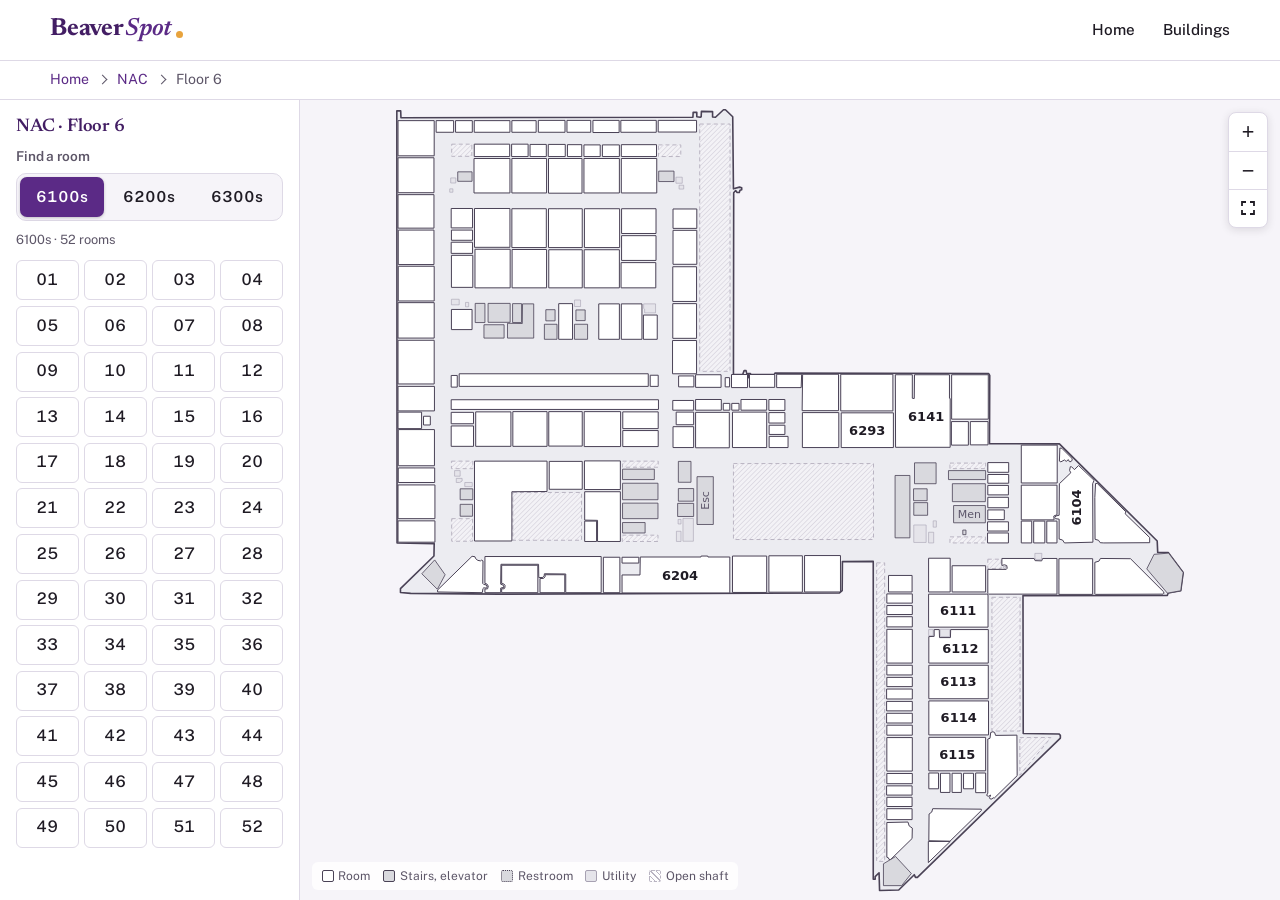
==== beaverspot/floor.html @ 1a2d9b22 "added one floor in nac Co-Authored-By: Claude Opus 5.5 (1M context) <noreply@anthropic.com>" ====
<!DOCTYPE html>
<html lang="en">
<head>
  <meta charset="UTF-8" />
  <meta name="viewport" content="width=device-width, initial-scale=1.0" />
  <title>Floor 6 | BeaverSpot</title>
  <link rel="preconnect" href="https://fonts.googleapis.com" />
  <link rel="preconnect" href="https://fonts.gstatic.com" crossorigin />
  <link rel="stylesheet" href="https://fonts.googleapis.com/css2?family=Newsreader:ital,opsz,wght@0,6..72,500..700;1,6..72,500..600&family=Public+Sans:wght@400;500;600;700&display=swap" />
  <!-- site.css: shared header + breadcrumb; floor.css: this page -->
  <link rel="stylesheet" href="css/site.css" />
  <link rel="stylesheet" href="css/floor.css" />
</head>
<body data-page="floor">
  <a class="fp-skip" href="#fp-rooms">Skip to room list</a>

  <!-- shared header + breadcrumb, drawn by js/site.js (Home > NAC > Floor 6 from the URL) -->
  <header id="site-header"><a href="index.html">BeaverSpot</a></header>
  <nav id="crumbs"></nav>

  <main class="fp-layout">
    <!-- ============ LEFT PANEL: room picker ============ -->
    <aside class="fp-side" aria-label="Rooms">
      <h1 id="fp-title" class="fp-title">Floor 6</h1>
      <!-- room picker: first the series (6100s / 6200s / 6300s), then the last digits.
           Both rows are built by js/floor.js from the rooms in the floor's JSON. -->
      <h2 class="fp-pick-title" id="fp-rooms" tabindex="-1">Find a room</h2>
      <div class="fp-series" id="fp-series" role="group" aria-labelledby="fp-rooms"></div>
      <p class="fp-count" id="fp-count" aria-live="polite"></p>
      <ul class="fp-list" id="fp-list" aria-labelledby="fp-count"></ul>
    </aside>

    <!-- ============ RIGHT: map, with room details below it once a room is picked ============ -->
    <div class="fp-stage" id="fp-stage">
      <!-- ============ MAP: everything inside is drawn by js/floor.js from data/floor-6.json ============ -->
      <section class="fp-map" id="fp-map" aria-label="Floor plan" tabindex="-1">
        <div class="fp-zoom" role="group" aria-label="Zoom">
          <button type="button" id="fp-zoom-in" aria-label="Zoom in">+</button>
          <button type="button" id="fp-zoom-out" aria-label="Zoom out">&minus;</button>
          <button type="button" id="fp-zoom-reset" aria-label="Show whole floor">
            <svg viewBox="0 0 16 16" aria-hidden="true" focusable="false"><path d="M2 6V2h4M10 2h4v4M14 10v4h-4M6 14H2v-4" /></svg>
          </button>
        </div>

        <!-- zoom controls come first in the tab order, then the rooms -->
        <svg id="fp-svg" class="fp-svg" xmlns="http://www.w3.org/2000/svg" role="group"
             aria-labelledby="fp-title" focusable="false"></svg>

        <ul class="fp-legend" aria-label="Legend">
          <li><i class="sw-room"></i>Room</li>
          <li><i class="sw-core"></i>Stairs, elevator</li>
          <li><i class="sw-restroom"></i>Restroom</li>
          <li><i class="sw-closet"></i>Utility</li>
          <li><i class="sw-void"></i>Open shaft</li>
        </ul>

        <p class="fp-status" id="fp-status" role="status"></p>
      </section>

      <!-- ============ ROOM DETAILS: shown under the map once a room is picked ============ -->
      <section class="fp-details" id="fp-details" aria-labelledby="fp-details-title" hidden>
        <button type="button" class="fp-details-close" id="fp-details-close" aria-label="Close room details">&times;</button>
        <p class="fp-details-where" id="fp-details-where"></p>
        <h2 id="fp-details-title" tabindex="-1"></h2>
        <p class="fp-details-note" id="fp-details-note" hidden></p>
        <div class="fp-details-body">
          <div class="fp-soon fp-soon--photo" aria-hidden="true">
            <svg viewBox="0 0 48 36"><rect x="3" y="5" width="42" height="28" rx="3"/><circle cx="16" cy="15" r="4"/><path d="m3 29 13-10 9 7 7-5 13 9"/></svg>
            <span>Photos</span>
          </div>
          <div class="fp-soon">
            <h3>Room details coming soon</h3>
            <p>Photos, seating, outlets, noise level and opening hours for this room will show up here.</p>
          </div>
        </div>
      </section>
    </div>
  </main>

  <script src="js/site.js"></script>
  <script src="js/floor.js"></script>
</body>
</html>
---- beaverspot/css/site.css ----
/* ==========================================================
   BeaverSpot shared styles: tokens, header, breadcrumb,
   buttons and photo placeholders.
   Used by index.html, building.html and floor.html.
   ========================================================== */
:root {
  --brand: #5b2a86;
  --brand-dark: #431e64;
  --brand-ink: #2a1340;        /* hero tint */
  --accent: #e8a33d;
  --bg: #f6f4f9;
  --card: #ffffff;
  --text: #1f1b24;
  --muted: #5d5668;            /* 6.4:1 on --bg */
  --border: #ded9e6;
  --placeholder: #e7e2ee;      /* missing-photo panel */
  --radius: 10px;
  --focus: var(--brand);

  --font-display: "Newsreader", Georgia, "Times New Roman", serif;
  --font-body: "Public Sans", system-ui, -apple-system, "Segoe UI", Roboto, sans-serif;

  --wrap: 1180px;
  --gutter: clamp(16px, 4vw, 40px);
}

* { box-sizing: border-box; }

body {
  margin: 0;
  font-family: var(--font-body);
  color: var(--text);
  background: var(--bg);
  line-height: 1.55;
  -webkit-font-smoothing: antialiased;
}

img { max-width: 100%; display: block; }

h1, h2, h3 { font-family: var(--font-display); font-weight: 600; line-height: 1.15; letter-spacing: -0.01em; }

a { color: var(--brand); }

.wrap { width: min(var(--wrap), 100% - 2 * var(--gutter)); margin-inline: auto; }

:focus-visible { outline: 3px solid var(--focus); outline-offset: 2px; }

.visually-hidden {
  position: absolute !important; width: 1px; height: 1px; margin: -1px; padding: 0;
  overflow: hidden; clip: rect(0 0 0 0); white-space: nowrap; border: 0;
}

/* ---------- skip link ---------- */
.site-skip {
  position: absolute; left: 0.75rem; top: -4rem; z-index: 100;
  background: var(--brand); color: #fff; padding: 0.6rem 0.9rem;
  border-radius: 6px; font-weight: 600; text-decoration: none;
}
.site-skip:focus { top: 0.75rem; --focus: var(--accent); }

/* ---------- header ---------- */
.site-header {
  background: var(--card);
  border-bottom: 1px solid var(--border);
  position: relative;
  z-index: 20;
}
.site-header__inner {
  display: flex; align-items: center; justify-content: space-between;
  gap: 1rem; min-height: 60px;
}
.site-mark {
  display: inline-flex; align-items: baseline; gap: 0.1rem;
  font-family: var(--font-display); font-size: 1.55rem; font-weight: 700;
  color: var(--brand-dark); text-decoration: none; letter-spacing: -0.01em;
}
.site-mark span { color: var(--brand); font-style: italic; font-weight: 600; }
.site-mark::after {
  content: ""; width: 7px; height: 7px; border-radius: 50%;
  background: var(--accent); margin-left: 3px; align-self: center; transform: translateY(5px);
}
.site-nav ul { display: flex; gap: clamp(0.75rem, 2.5vw, 1.75rem); margin: 0; padding: 0; list-style: none; }
.site-nav a {
  color: var(--text); text-decoration: none; font-size: 0.95rem; font-weight: 500;
  padding: 0.35rem 0; border-bottom: 2px solid transparent;
}
.site-nav a:hover { color: var(--brand); border-bottom-color: var(--border); }
.site-nav a[aria-current="page"] { color: var(--brand-dark); border-bottom-color: var(--accent); }

/* ---------- breadcrumb ---------- */
.crumbs { background: var(--card); border-bottom: 1px solid var(--border); font-size: 0.88rem; }
.crumbs:empty { display: none; }
.crumbs ol { display: flex; flex-wrap: wrap; align-items: center; margin: 0 auto; padding: 0.5rem 0; list-style: none; }
.crumbs li { display: inline-flex; align-items: center; }
.crumbs li + li::before {
  content: ""; width: 6px; height: 6px; margin: 0 0.65rem;
  border-top: 1.5px solid var(--muted); border-right: 1.5px solid var(--muted);
  transform: rotate(45deg);
}
.crumbs a { color: var(--brand); text-decoration: none; }
.crumbs a:hover { text-decoration: underline; }
.crumbs [aria-current="page"] { color: var(--muted); }

/* ---------- buttons / chips ---------- */
.btn {
  display: inline-flex; align-items: center; gap: 0.5rem;
  padding: 0.65rem 1.1rem; border-radius: 999px;
  font: inherit; font-weight: 600; text-decoration: none; cursor: pointer;
  background: var(--brand); color: #fff; border: 2px solid var(--brand);
}
.btn:hover { background: var(--brand-dark); border-color: var(--brand-dark); }
.btn--ghost { background: transparent; color: var(--brand); }
.btn--ghost:hover { background: var(--brand); color: #fff; }
.btn--light { background: #fff; color: var(--brand-dark); border-color: #fff; }
.btn--light:hover { background: var(--accent); border-color: var(--accent); color: var(--text); }

.chip {
  display: inline-flex; align-items: center; gap: 0.4rem;
  padding: 0.2rem 0.65rem; border-radius: 999px;
  font-size: 0.78rem; font-weight: 600; letter-spacing: 0.02em; line-height: 1.6;
}
.chip--open { background: #fff; color: var(--brand-dark); }
.chip--open::before { content: ""; width: 7px; height: 7px; border-radius: 50%; background: var(--accent); }
.chip--soon { background: rgba(31, 27, 36, 0.78); color: #fff; }

/* ---------- photos with a designed fallback ---------- */
.photo { position: relative; overflow: hidden; background: var(--placeholder); }
.photo > img { width: 100%; height: 100%; object-fit: cover; }
.photo__ph {
  position: absolute; inset: 0;
  display: flex; flex-direction: column; align-items: center; justify-content: center;
  gap: 0.6rem; padding: 1rem; text-align: center;
  background:
    repeating-linear-gradient(135deg, transparent 0 14px, rgba(91, 42, 134, 0.05) 14px 15px),
    var(--placeholder);
  color: #4d4559; font-size: 0.82rem; line-height: 1.4;
}
.photo__ph svg { width: min(38%, 120px); height: auto; stroke: #8b7f9c; fill: none; stroke-width: 1.5; }
.photo__ph code { font-size: 0.78rem; background: rgba(255, 255, 255, 0.6); padding: 0.1rem 0.35rem; border-radius: 4px; word-break: break-all; }

@media (max-width: 520px) {
  .site-mark { font-size: 1.35rem; }
}

@media (prefers-reduced-motion: reduce) {
  *, *::before, *::after { transition-duration: 0.01ms !important; animation-duration: 0.01ms !important; scroll-behavior: auto !important; }
}
---- beaverspot/css/floor.css ----
/* ==========================================================
   Floor plan page (floor.html). Colors come from css/site.css
   (--brand, --accent, --bg ...); the plan-specific ones are below.
   Flat SVG look: one neutral fill for rooms, gray for building core.
   ========================================================== */
:root {
  --fp-hall: #ececf1;          /* floor / corridors */
  --fp-wall: #4a4256;          /* room outlines */
  --fp-room: #ffffff;          /* every room, same fill (no types yet) */
  --fp-room-hover: #f1eaf9;
  --fp-room-sel: #fdf0dc;
  --fp-core: #d9d9de;          /* stairs, elevators, escalators, restrooms */
  --fp-closet: #e5e4ea;
  --fp-void: #b9b4c2;
  --fp-label: #1f1b24;
  --fp-label-muted: #5c556a;
}

/* full-height app: header, breadcrumb, then the map + sidebar fill the rest */
body { height: 100vh; display: flex; flex-direction: column; overflow: hidden; }

.fp-skip {
  position: absolute; left: 0.5rem; top: -3rem; z-index: 50;
  background: var(--card); color: var(--brand); padding: 0.5rem 0.75rem;
  border-radius: 6px; font-weight: 600;
}
.fp-skip:focus { top: 0.5rem; }

/* ---------- layout: room panel | stage (map, then details once a room is picked) ---------- */
.fp-layout {
  flex: 1;
  min-height: 0;
  display: grid;
  grid-template-columns: 300px minmax(0, 1fr);
}

.fp-stage {
  min-width: 0; min-height: 0;
  display: grid;
  grid-template-rows: minmax(0, 1fr);
}
/* a room is picked: map on top, details below (about 55 / 45) */
.fp-stage.has-room {
  grid-template-rows: minmax(0, 55fr) minmax(0, 45fr);
  gap: 0.75rem;
  padding: 0.75rem;
  background: #ebe7f1;
}
.fp-stage.has-room .fp-map { border-radius: var(--radius); border: 1px solid var(--border); }

.fp-map {
  position: relative;
  min-width: 0;
  min-height: 0;
  overflow: hidden;
  background: var(--bg);
  touch-action: none;           /* we handle pinch / pan ourselves */
  user-select: none;
  -webkit-user-select: none;
  outline: none;
}
.fp-map.is-dragging { cursor: grabbing; }

.fp-svg { display: block; width: 100%; height: 100%; }

/* ---------- plan drawing ---------- */
.fp-svg path,
.fp-svg rect.fp-sel-ring { vector-effect: non-scaling-stroke; }

.fp-floor path { fill: var(--fp-hall); stroke: var(--fp-wall); stroke-width: 1.6; stroke-linejoin: round; }

.fp-space path { stroke: var(--fp-wall); stroke-width: 0.8; stroke-linejoin: round; }
.fp-space.t-core path,
.fp-space.t-restroom path { fill: var(--fp-core); }
.fp-space.t-closet path { fill: var(--fp-closet); stroke: #a7a1b2; stroke-width: 0.6; }
.fp-space.t-void path { fill: url(#fp-hatch); stroke: var(--fp-void); stroke-width: 1; stroke-dasharray: 4 3; }

.fp-room { cursor: pointer; outline: none; }
.fp-room path {
  fill: var(--fp-room);
  stroke: var(--fp-wall);
  stroke-width: 1;
  stroke-linejoin: round;
  transition: fill 0.12s;
}
.fp-room:hover path { fill: var(--fp-room-hover); }
.fp-room.is-selected path { fill: var(--fp-room-sel); }

/* selection and keyboard focus are drawn on a top layer (a copy of the room's
   shapes) so the outline is never hidden under a neighbour's wall */
.fp-top path { fill: none; pointer-events: none; stroke-linejoin: round; }
.fp-top .fp-sel path { stroke: var(--accent); stroke-width: 3.5; }
.fp-top .fp-focus path { stroke: var(--brand); stroke-width: 3; stroke-dasharray: 6 3; }

/* labels: font-size is set in map units by floor.js so it stays the same on screen */
.fp-labels { pointer-events: none; }
.fp-labels text {
  font-family: system-ui, -apple-system, "Segoe UI", Roboto, sans-serif;
  text-anchor: middle;
  dominant-baseline: central;
  fill: var(--fp-label);
  font-weight: 600;
  paint-order: stroke;
  stroke: rgba(255, 255, 255, 0.85);
  stroke-width: 0.12em;
  stroke-linejoin: round;
}
.fp-labels text.is-minor { fill: var(--fp-label-muted); font-weight: 500; stroke: none; }
.fp-labels text[hidden] { display: none; }

/* ---------- zoom buttons ---------- */
.fp-zoom {
  position: absolute; top: 0.75rem; right: 0.75rem;
  display: flex; flex-direction: column;
  background: var(--card);
  border: 1px solid var(--border);
  border-radius: 8px;
  box-shadow: 0 2px 8px rgba(31, 27, 36, 0.12);
  overflow: hidden;
}
.fp-zoom button {
  width: 38px; height: 38px;
  border: 0; background: transparent; color: var(--text);
  font-size: 1.35rem; line-height: 1; cursor: pointer;
  display: grid; place-items: center;
}
.fp-zoom button + button { border-top: 1px solid var(--border); }
.fp-zoom button:hover { background: #f1eaf9; color: var(--brand); }
.fp-zoom svg { width: 16px; height: 16px; fill: none; stroke: currentColor; stroke-width: 1.8; }

/* ---------- room details (under the map) ---------- */
.fp-details {
  position: relative;
  min-height: 0; overflow-y: auto;
  background: var(--card);
  border-radius: var(--radius);
  border: 1px solid var(--border);
  border-top: 4px solid var(--accent);
  padding: clamp(1rem, 2.5vw, 1.5rem) clamp(1rem, 3vw, 2rem);
}
.fp-details[hidden] { display: none; }
.fp-details-where {
  margin: 0; font-size: 0.8rem; font-weight: 600; letter-spacing: 0.1em; text-transform: uppercase; color: var(--muted);
}
.fp-details h2 { margin: 0.15rem 0 0; font-size: clamp(1.6rem, 3vw, 2.2rem); color: var(--brand-dark); outline: none; }
.fp-details-note { margin: 0.35rem 0 0; color: var(--muted); font-size: 0.9rem; }
.fp-details-note[hidden] { display: none; }
.fp-details-body {
  margin-top: 1rem;
  display: grid; gap: 1rem 1.5rem;
  grid-template-columns: minmax(160px, 280px) minmax(0, 1fr);
  align-items: start;
}
.fp-soon--photo {
  aspect-ratio: 4 / 3;
  display: flex; flex-direction: column; align-items: center; justify-content: center; gap: 0.4rem;
  border-radius: 8px;
  background:
    repeating-linear-gradient(135deg, transparent 0 12px, rgba(91, 42, 134, 0.05) 12px 13px),
    #f1edf6;
  border: 1px dashed #c9c1d6;
  color: #6f6880; font-size: 0.85rem;
}
.fp-soon--photo svg { width: 56px; height: 42px; fill: none; stroke: #9a8fab; stroke-width: 1.6; stroke-linejoin: round; }
.fp-soon h3 { margin: 0.2rem 0 0.4rem; font-size: 1.2rem; }
.fp-soon p { margin: 0; color: var(--muted); max-width: 46ch; }
.fp-details-close {
  position: absolute; top: 0.6rem; right: 0.6rem;
  width: 36px; height: 36px; border: 0; border-radius: 50%;
  background: transparent; font-size: 1.5rem; line-height: 1; cursor: pointer; color: var(--muted);
}
.fp-details-close:hover { background: var(--bg); color: var(--text); }

/* ---------- legend + status ---------- */
.fp-legend {
  position: absolute; left: 0.75rem; bottom: 0.6rem;
  display: flex; flex-wrap: wrap; gap: 0.2rem 0.8rem;
  margin: 0; padding: 0.3rem 0.6rem; list-style: none;
  font-size: 0.75rem; color: var(--muted);
  background: rgba(255, 255, 255, 0.85); border-radius: 6px;
  pointer-events: none;
}
.fp-legend li { display: inline-flex; align-items: center; gap: 0.3rem; }
.fp-legend i { width: 12px; height: 12px; border-radius: 2px; border: 1px solid var(--fp-wall); display: inline-block; }
.fp-legend .sw-room { background: var(--fp-room); }
.fp-legend .sw-core,
.fp-legend .sw-restroom { background: var(--fp-core); }
.fp-legend .sw-restroom { border-style: dotted; }
.fp-legend .sw-closet { background: var(--fp-closet); border-color: #a7a1b2; }
.fp-legend .sw-void {
  border: 1px dashed var(--fp-void);
  background: repeating-linear-gradient(45deg, transparent 0 3px, var(--fp-void) 3px 4px);
}
.fp-status {
  position: absolute; top: 0.75rem; left: 0.75rem; margin: 0;
  font-size: 0.85rem; color: var(--muted);
}
.fp-status:empty { display: none; }

/* ---------- left room panel ---------- */
.fp-side {
  display: flex; flex-direction: column;
  min-height: 0;
  background: var(--card);
  border-right: 1px solid var(--border);
  padding: 1rem;
}
.fp-title { margin: 0 0 0.75rem; font-size: 1.15rem; color: var(--brand-dark); }
.fp-pick-title { margin: 0 0 0.5rem; font-family: var(--font-body); font-size: 0.85rem; font-weight: 600; color: var(--muted); outline: none; }
.fp-count { margin: 0.6rem 0 0.4rem; font-size: 0.8rem; color: var(--muted); }

/* step 1: which hundred (6100s / 6200s / 6300s) */
.fp-series {
  display: grid; grid-template-columns: repeat(auto-fit, minmax(0, 1fr));
  background: var(--bg); border: 1px solid var(--border); border-radius: 10px; padding: 3px; gap: 3px;
}
.fp-series button {
  min-height: 40px; padding: 0.35rem 0.25rem;
  font: inherit; font-size: 0.95rem; font-weight: 600; font-variant-numeric: tabular-nums;
  border: 0; border-radius: 7px; background: transparent; color: var(--text); cursor: pointer;
}
.fp-series button:hover { background: #ece4f6; color: var(--brand); }
.fp-series button[aria-pressed="true"] { background: var(--brand); color: #fff; box-shadow: 0 1px 3px rgba(31, 27, 36, 0.25); }

/* step 2: the last digits of every room in that hundred */
.fp-list {
  flex: 1; min-height: 0; overflow-y: auto;
  list-style: none; margin: 0 -0.25rem; padding: 0.25rem;
  display: grid; grid-template-columns: repeat(auto-fill, minmax(56px, 1fr));
  align-content: start; gap: 0.35rem;
}
.fp-list button {
  width: 100%; min-height: 40px; padding: 0.4rem 0.2rem;
  font: inherit; font-size: 1rem; font-weight: 500; font-variant-numeric: tabular-nums;
  border: 1px solid var(--border); border-radius: 6px;
  background: var(--card); color: var(--text); cursor: pointer;
}
.fp-list button:hover { border-color: var(--brand); color: var(--brand); }
.fp-list button[aria-current="true"] { background: var(--brand); border-color: var(--brand); color: #fff; }
.fp-list li.is-wide { grid-column: span 2; }
.fp-list .fp-range { font-size: 0.85rem; }


/* visible focus ring for every control */
.fp-zoom button:focus-visible,
.fp-details-close:focus-visible,
.fp-list button:focus-visible,
.fp-series button:focus-visible,
.topbar a:focus-visible {
  outline: 3px solid var(--accent);
  outline-offset: 2px;
}

/* ---------- mobile: map (+ details) first, room panel below ---------- */
@media (max-width: 760px) {
  body { overflow: auto; height: auto; min-height: 100vh; }
  .fp-layout { grid-template-columns: 1fr; }
  .fp-stage { order: -1; grid-template-rows: 62vh; }
  .fp-stage.has-room { grid-template-rows: 50vh auto; padding: 0.5rem; gap: 0.5rem; }
  .fp-details { overflow: visible; }
  .fp-details-body { grid-template-columns: 1fr; }
  .fp-soon--photo { aspect-ratio: 16 / 7; }
  .fp-side { border-right: 0; border-top: 1px solid var(--border); }
  .fp-list { max-height: 45vh; }
  .fp-legend { display: none; }
}

@media (prefers-reduced-motion: reduce) {
  .fp-room path { transition: none; }
}
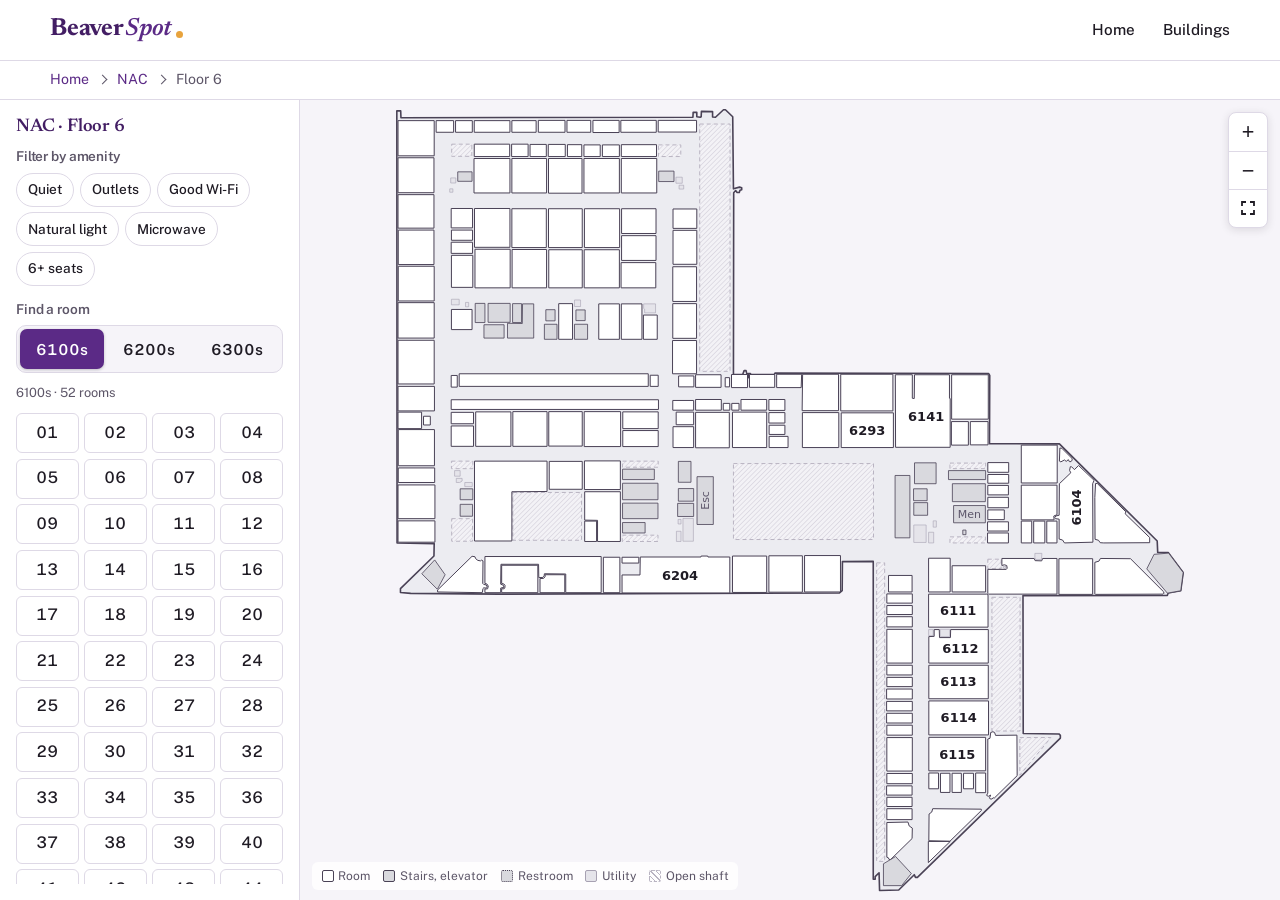
==== commit a4bd13ea: "Add amenity database, map filters and front-end amenity editor Add amenity database, map filters and" ====
--- a/beaverspot/floor.html
+++ b/beaverspot/floor.html
@@ -22,6 +22,13 @@
     <!-- ============ LEFT PANEL: room picker ============ -->
     <aside class="fp-side" aria-label="Rooms">
       <h1 id="fp-title" class="fp-title">Floor 6</h1>
+      <!-- amenity filters: built by js/floor.js (FILTERS) from data/amenities-6.json.
+           While any is on, the map highlights matching rooms and the list shows only them. -->
+      <div class="fp-filter-head">
+        <h2 class="fp-pick-title" id="fp-filter-title">Filter by amenity</h2>
+        <button type="button" class="fp-filter-clear" id="fp-filter-clear" hidden>Clear</button>
+      </div>
+      <div class="fp-filters" id="fp-filters" role="group" aria-labelledby="fp-filter-title"></div>
       <!-- room picker: first the series (6100s / 6200s / 6300s), then the last digits.
            Both rows are built by js/floor.js from the rooms in the floor's JSON. -->
       <h2 class="fp-pick-title" id="fp-rooms" tabindex="-1">Find a room</h2>
@@ -52,6 +59,7 @@
           <li><i class="sw-restroom"></i>Restroom</li>
           <li><i class="sw-closet"></i>Utility</li>
           <li><i class="sw-void"></i>Open shaft</li>
+          <li id="fp-legend-match" hidden><i class="sw-match"></i>Matches filters</li>
         </ul>
 
         <p class="fp-status" id="fp-status" role="status"></p>
@@ -68,10 +76,26 @@
             <svg viewBox="0 0 48 36"><rect x="3" y="5" width="42" height="28" rx="3"/><circle cx="16" cy="15" r="4"/><path d="m3 29 13-10 9 7 7-5 13 9"/></svg>
             <span>Photos</span>
           </div>
-          <div class="fp-soon">
-            <h3>Room details coming soon</h3>
-            <p>Photos, seating, outlets, noise level and opening hours for this room will show up here.</p>
-          </div>
+          <!-- amenities: filled by js/floor.js from data/amenities-6.json -->
+          <section class="fp-amenities" aria-labelledby="fp-amenities-title">
+            <h3 id="fp-amenities-title">Amenities</h3>
+            <dl class="fp-amenities-list" id="fp-amenities-list" hidden></dl>
+            <p class="fp-amenities-extra" id="fp-amenities-extra" hidden></p>
+            <p class="fp-amenities-empty" id="fp-amenities-empty">No amenity info for this room yet.</p>
+
+            <!-- editor: one control per amenity, built by js/floor.js (buildEditor).
+                 Front end only: changes update the page but are not saved anywhere. -->
+            <details class="fp-edit" id="fp-edit">
+              <summary>Update amenities</summary>
+              <form class="fp-edit-form" id="fp-edit-form" aria-label="Update amenities">
+                <div class="fp-edit-rows" id="fp-edit-rows"></div>
+                <div class="fp-edit-foot">
+                  <p class="fp-edit-note" id="fp-edit-status" aria-live="polite"></p>
+                  <button type="button" class="fp-edit-reset" id="fp-edit-reset">Reset room</button>
+                </div>
+              </form>
+            </details>
+          </section>
         </div>
       </section>
     </div>
--- a/beaverspot/css/floor.css
+++ b/beaverspot/css/floor.css
@@ -9,6 +9,7 @@
   --fp-room: #ffffff;          /* every room, same fill (no types yet) */
   --fp-room-hover: #f1eaf9;
   --fp-room-sel: #fdf0dc;
+  --fp-room-match: #ddd0ef;    /* rooms matching the amenity filters */
   --fp-core: #d9d9de;          /* stairs, elevators, escalators, restrooms */
   --fp-closet: #e5e4ea;
   --fp-void: #b9b4c2;
@@ -85,6 +86,15 @@
 }
 .fp-room:hover path { fill: var(--fp-room-hover); }
 .fp-room.is-selected path { fill: var(--fp-room-sel); }
+
+/* amenity filters on: matching rooms tinted, the others faded (still clickable) */
+.fp-map.is-filtering .fp-room { opacity: 0.35; }
+.fp-map.is-filtering .fp-room.is-match,
+.fp-map.is-filtering .fp-room.is-selected { opacity: 1; }
+.fp-map.is-filtering .fp-room.is-match path { fill: var(--fp-room-match); stroke: var(--brand); stroke-width: 1.6; }
+.fp-map.is-filtering .fp-room.is-match:hover path { fill: #cdb8e8; }
+.fp-map.is-filtering .fp-room.is-match.is-selected path { fill: var(--fp-room-sel); }
+.fp-labels text.is-faded { opacity: 0.35; }
 
 /* selection and keyboard focus are drawn on a top layer (a copy of the room's
    shapes) so the outline is never hidden under a neighbour's wall */
@@ -164,6 +174,96 @@
 .fp-soon--photo svg { width: 56px; height: 42px; fill: none; stroke: #9a8fab; stroke-width: 1.6; stroke-linejoin: round; }
 .fp-soon h3 { margin: 0.2rem 0 0.4rem; font-size: 1.2rem; }
 .fp-soon p { margin: 0; color: var(--muted); max-width: 46ch; }
+
+/* ---------- amenities (from data/amenities-6.json) ---------- */
+.fp-amenities { min-width: 0; }
+.fp-amenities h3 { margin: 0.2rem 0 0.6rem; font-size: 1.2rem; }
+.fp-amenities-list {
+  margin: 0; display: grid; gap: 0.5rem;
+  grid-template-columns: repeat(auto-fill, minmax(140px, 1fr));
+}
+.fp-amenities-list[hidden] { display: none; }
+.fp-amenities-list div { padding: 0.45rem 0.65rem; border-radius: 8px; background: var(--bg); }
+.fp-amenities-list dt { font-size: 0.75rem; font-weight: 600; letter-spacing: 0.04em; text-transform: uppercase; color: var(--muted); }
+.fp-amenities-list dd { margin: 0.1rem 0 0; font-weight: 600; color: var(--text); }
+.fp-amenities-list .is-unknown dd { font-weight: 500; font-style: italic; color: var(--muted); }
+.fp-amenities-extra,
+.fp-amenities-empty { margin: 0.6rem 0 0; font-size: 0.9rem; color: var(--muted); }
+.fp-amenities-empty { margin-top: 0; }
+.fp-amenities-extra[hidden],
+.fp-amenities-empty[hidden] { display: none; }
+
+/* ---------- "Update amenities" editor (front end only) ---------- */
+.fp-edit { margin-top: 1rem; border-top: 1px solid var(--border); padding-top: 0.75rem; }
+.fp-edit summary {
+  cursor: pointer; width: fit-content; padding: 0.2rem 0.1rem;
+  font-weight: 600; color: var(--brand); border-radius: 5px;
+}
+.fp-edit summary:hover { text-decoration: underline; }
+.fp-edit-rows { display: grid; gap: 0.9rem; margin-top: 0.75rem; }
+.fp-edit-row { display: grid; grid-template-columns: 1fr auto; align-items: center; column-gap: 0.75rem; }
+.fp-edit-label { font-weight: 600; font-size: 0.95rem; }
+.fp-edit-row output { font-size: 0.9rem; font-weight: 600; color: var(--brand-dark); justify-self: end; }
+.fp-edit-row:has(input[data-set="false"]) output { color: var(--muted); font-weight: 500; font-style: italic; }
+.fp-edit-level input,
+.fp-edit-ends { grid-column: 1 / -1; }
+.fp-edit-ends { display: flex; justify-content: space-between; gap: 1rem; font-size: 0.75rem; color: var(--muted); }
+.fp-edit-clear {
+  grid-column: 1 / -1; justify-self: start;
+  border: 0; background: none; padding: 0.1rem 0.2rem; margin-top: 0.1rem; border-radius: 5px;
+  font: inherit; font-size: 0.8rem; color: var(--brand); text-decoration: underline; cursor: pointer;
+}
+.fp-edit-clear[hidden] { display: none; }
+
+/* slider: track filled up to the thumb (--fill set by js/floor.js); grey until set */
+.fp-edit-level input {
+  --fill: 50%; --tint: var(--brand);
+  -webkit-appearance: none; appearance: none;
+  width: 100%; height: 22px; margin: 0.2rem 0 0; background: none; cursor: pointer;
+}
+.fp-edit-level input::-webkit-slider-runnable-track {
+  height: 6px; border-radius: 3px;
+  background: linear-gradient(to right, var(--tint) var(--fill), var(--border) var(--fill));
+}
+.fp-edit-level input::-moz-range-track { height: 6px; border-radius: 3px; background: var(--border); }
+.fp-edit-level input::-moz-range-progress { height: 6px; border-radius: 3px; background: var(--tint); }
+.fp-edit-level input::-webkit-slider-thumb {
+  -webkit-appearance: none; appearance: none;
+  width: 20px; height: 20px; margin-top: -7px; border-radius: 50%;
+  background: var(--card); border: 3px solid var(--tint);
+}
+.fp-edit-level input::-moz-range-thumb {
+  width: 14px; height: 14px; border-radius: 50%; background: var(--card); border: 3px solid var(--tint);
+}
+.fp-edit-level input[data-set="false"] { --tint: #b3abbf; }
+.fp-edit-level input[data-set="false"]::-moz-range-progress { background: none; }
+
+.fp-edit-pair { display: inline-flex; border: 1px solid var(--border); border-radius: 8px; padding: 2px; gap: 2px; background: var(--bg); }
+.fp-edit-pair button {
+  min-width: 52px; min-height: 32px; border: 0; border-radius: 6px;
+  font: inherit; font-size: 0.9rem; font-weight: 600; background: transparent; color: var(--text); cursor: pointer;
+}
+.fp-edit-pair button:hover { color: var(--brand); }
+.fp-edit-pair button[aria-pressed="true"] { background: var(--brand); color: #fff; }
+
+.fp-edit-number input,
+.fp-edit-text input {
+  font: inherit; font-size: 0.95rem; padding: 0.35rem 0.55rem;
+  border: 1px solid var(--border); border-radius: 6px; background: var(--card); color: var(--text);
+}
+.fp-edit-number input { width: 6.5rem; }
+.fp-edit-text input { width: min(14rem, 100%); }
+.fp-edit-number input:focus,
+.fp-edit-text input:focus { border-color: var(--brand); }
+
+.fp-edit-foot { display: flex; align-items: baseline; justify-content: space-between; gap: 1rem; margin-top: 0.9rem; }
+.fp-edit-note { margin: 0; font-size: 0.8rem; color: var(--muted); }
+.fp-edit-reset {
+  flex: none; border: 1px solid var(--border); border-radius: 6px; padding: 0.3rem 0.7rem;
+  font: inherit; font-size: 0.85rem; background: var(--card); color: var(--text); cursor: pointer;
+}
+.fp-edit-reset:hover { border-color: var(--brand); color: var(--brand); }
+.fp-edit-reset[hidden] { display: none; }
 .fp-details-close {
   position: absolute; top: 0.6rem; right: 0.6rem;
   width: 36px; height: 36px; border: 0; border-radius: 50%;
@@ -187,6 +287,8 @@
 .fp-legend .sw-restroom { background: var(--fp-core); }
 .fp-legend .sw-restroom { border-style: dotted; }
 .fp-legend .sw-closet { background: var(--fp-closet); border-color: #a7a1b2; }
+.fp-legend li[hidden] { display: none; }
+.fp-legend .sw-match { background: var(--fp-room-match); border-color: var(--brand); }
 .fp-legend .sw-void {
   border: 1px dashed var(--fp-void);
   background: repeating-linear-gradient(45deg, transparent 0 3px, var(--fp-void) 3px 4px);
@@ -209,6 +311,26 @@
 .fp-pick-title { margin: 0 0 0.5rem; font-family: var(--font-body); font-size: 0.85rem; font-weight: 600; color: var(--muted); outline: none; }
 .fp-count { margin: 0.6rem 0 0.4rem; font-size: 0.8rem; color: var(--muted); }
 
+/* amenity filters: toggle chips above the picker */
+.fp-filter-head { display: flex; align-items: baseline; justify-content: space-between; gap: 0.5rem; }
+.fp-filter-clear {
+  border: 0; background: none; padding: 0.1rem 0.3rem; border-radius: 5px;
+  font: inherit; font-size: 0.8rem; color: var(--brand); text-decoration: underline; cursor: pointer;
+}
+.fp-filter-clear:hover { background: var(--bg); }
+.fp-filter-clear[hidden] { display: none; }
+.fp-filters { display: flex; flex-wrap: wrap; gap: 0.35rem; margin-bottom: 1rem; }
+.fp-filters button {
+  min-height: 34px; padding: 0.3rem 0.7rem;
+  font: inherit; font-size: 0.85rem; font-weight: 500;
+  border: 1px solid var(--border); border-radius: 999px;
+  background: var(--card); color: var(--text); cursor: pointer;
+}
+.fp-filters button:hover { border-color: var(--brand); color: var(--brand); }
+.fp-filters button[aria-pressed="true"] { background: var(--brand); border-color: var(--brand); color: #fff; }
+.fp-filters button[aria-pressed="true"]::before { content: "✓ "; }
+.fp-series[hidden] { display: none; }
+
 /* step 1: which hundred (6100s / 6200s / 6300s) */
 .fp-series {
   display: grid; grid-template-columns: repeat(auto-fit, minmax(0, 1fr));
@@ -246,6 +368,15 @@
 .fp-details-close:focus-visible,
 .fp-list button:focus-visible,
 .fp-series button:focus-visible,
+.fp-filters button:focus-visible,
+.fp-edit summary:focus-visible,
+.fp-edit-level input:focus-visible,
+.fp-edit-clear:focus-visible,
+.fp-edit-pair button:focus-visible,
+.fp-edit-number input:focus-visible,
+.fp-edit-text input:focus-visible,
+.fp-edit-reset:focus-visible,
+.fp-filter-clear:focus-visible,
 .topbar a:focus-visible {
   outline: 3px solid var(--accent);
   outline-offset: 2px;
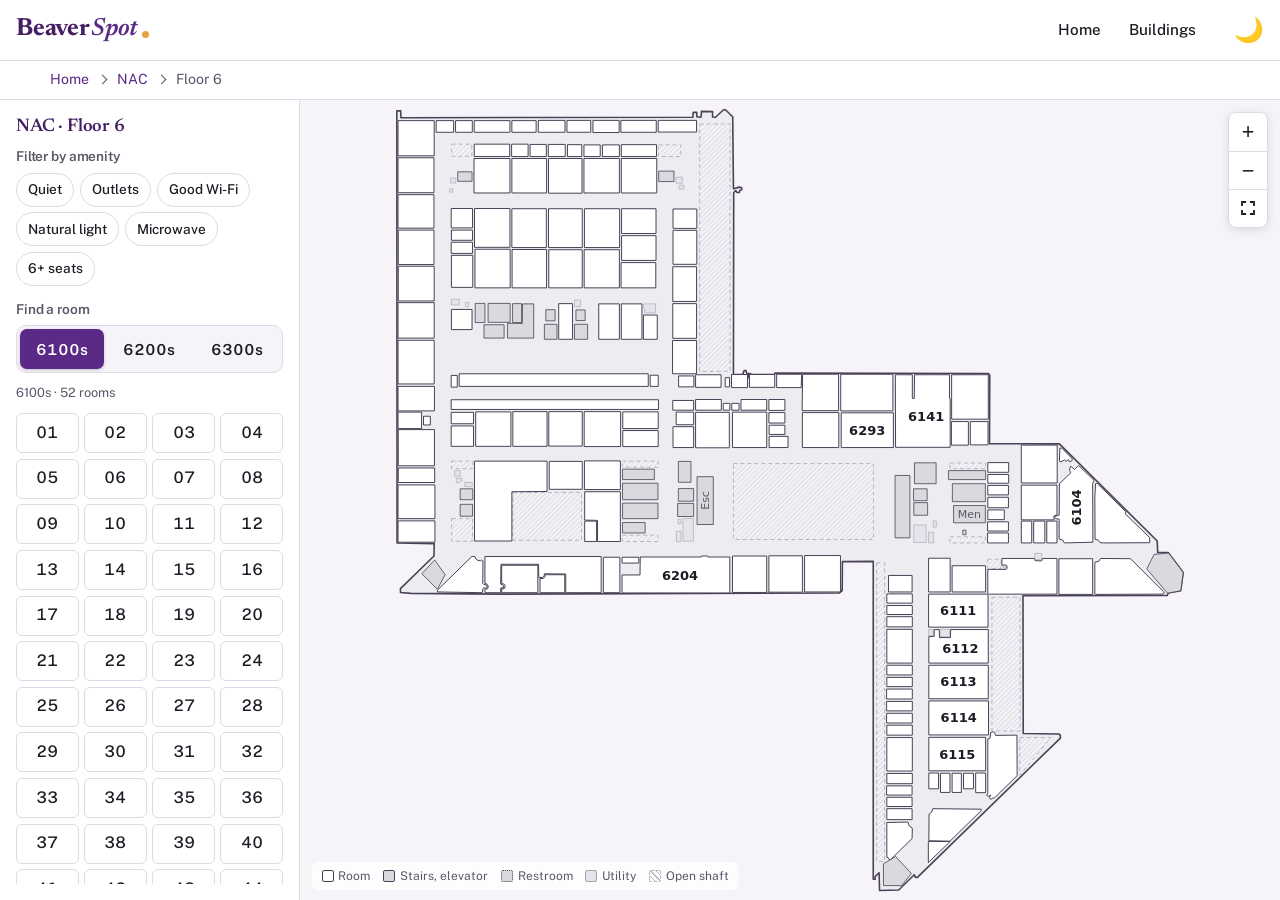
==== commit f2a1e6a8: "Add User Feedback feature with localStorage" ====
--- a/beaverspot/floor.html
+++ b/beaverspot/floor.html
@@ -15,7 +15,10 @@
   <a class="fp-skip" href="#fp-rooms">Skip to room list</a>
 
   <!-- shared header + breadcrumb, drawn by js/site.js (Home > NAC > Floor 6 from the URL) -->
-  <header id="site-header"><a href="index.html">BeaverSpot</a></header>
+  <header id="site-header" style="display: flex; justify-content: space-between; align-items: center;">
+    <a href="index.html">BeaverSpot</a>
+    <button id="theme-toggle" aria-label="Toggle Dark Mode" style="background: none; border: none; font-size: 1.5rem; cursor: pointer;">🌙</button>
+  </header>
   <nav id="crumbs"></nav>
 
   <main class="fp-layout">
@@ -96,6 +99,44 @@
               </form>
             </details>
           </section>
+
+          <!-- ============ USER FEEDBACK & RATINGS ============ -->
+          <section class="fp-reviews" aria-labelledby="fp-reviews-title">
+            <h3 id="fp-reviews-title">Student Reviews</h3>
+
+            <!-- The Feed (pre-filled with a mock review) -->
+            <ul class="fp-reviews-list" id="fp-reviews-list" aria-live="polite">
+              <li class="review-card">
+                <div class="review-header">
+                  <span class="review-author">Anonymous Student</span> 
+                  <span class="review-rating">Quiet & Focused</span>
+                </div>
+                <p class="review-text">Great spot to study. The outlets actually work and it is usually empty before 10 AM.</p>
+              </li>
+            </ul>
+
+            <!-- The Submission Form -->
+            <details class="fp-add-review">
+              <summary>Leave a Review</summary>
+              <form class="fp-review-form" id="fp-review-form">
+                
+                <label>Rating:</label>
+                <div class="star-rating">
+                  <input type="radio" id="star5" name="rating" value="5" required /><label for="star5" title="5 stars">★</label>
+                  <input type="radio" id="star4" name="rating" value="4" /><label for="star4" title="4 stars">★</label>
+                  <input type="radio" id="star3" name="rating" value="3" /><label for="star3" title="3 stars">★</label>
+                  <input type="radio" id="star2" name="rating" value="2" /><label for="star2" title="2 stars">★</label>
+                  <input type="radio" id="star1" name="rating" value="1" /><label for="star1" title="1 star">★</label>
+                </div>
+
+                <label for="review-text">Comments:</label>
+                <textarea id="review-text" rows="3" placeholder="How was your experience?" required></textarea>
+
+                <button type="submit">Submit Review</button>
+              </form>
+            </details>
+          </section>
+
         </div>
       </section>
     </div>
@@ -103,5 +144,6 @@
 
   <script src="js/site.js"></script>
   <script src="js/floor.js"></script>
+  <script src="js/reviews.js"></script>
 </body>
-</html>
+</html>
--- a/beaverspot/css/floor.css
+++ b/beaverspot/css/floor.css
@@ -399,3 +399,180 @@
 @media (prefers-reduced-motion: reduce) {
   .fp-room path { transition: none; }
 }
+
+
+/* ============ USER REVIEWS & RATINGS ============ */
+.fp-reviews {
+  margin-top: 2rem;
+  border-top: 1px solid #e2e8f0;
+  padding-top: 1.5rem;
+}
+
+.fp-reviews h3 {
+  font-size: 1.3rem;
+  margin-bottom: 1rem;
+  color: #1e293b;
+}
+
+.fp-reviews-list {
+  list-style: none;
+  padding: 0;
+  margin: 0 0 1.5rem 0;
+  display: flex;
+  flex-direction: column;
+  gap: 1rem;
+}
+
+.review-card {
+  background: #ffffff;
+  padding: 1rem;
+  border-radius: 8px;
+  border: 1px solid #cbd5e1;
+  box-shadow: 0 2px 4px rgba(0,0,0,0.03);
+}
+
+.review-header {
+  display: flex;
+  justify-content: space-between;
+  margin-bottom: 0.5rem;
+  font-size: 0.9rem;
+  font-weight: 600;
+}
+
+.review-rating {
+  color: #4f46e5;
+  background: #e0e7ff;
+  padding: 0.2rem 0.6rem;
+  border-radius: 12px;
+  font-size: 0.8rem;
+}
+
+.review-text {
+  margin: 0;
+  font-size: 0.95rem;
+  color: #475569;
+}
+
+.fp-add-review summary {
+  font-weight: bold;
+  cursor: pointer;
+  margin-bottom: 1rem;
+  color: #4f46e5;
+}
+
+.fp-review-form {
+  display: flex;
+  flex-direction: column;
+  gap: 0.8rem;
+}
+
+.fp-review-form select,
+.fp-review-form textarea {
+  padding: 0.6rem;
+  border: 1px solid #cbd5e1;
+  border-radius: 4px;
+  font-family: inherit;
+}
+
+.fp-review-form button {
+  background: #4f46e5;
+  color: white;
+  padding: 0.8rem;
+  border: none;
+  border-radius: 4px;
+  cursor: pointer;
+  font-weight: bold;
+  margin-top: 0.5rem;
+}
+
+.fp-review-form button:hover {
+  background: #4338ca;
+}
+
+
+/* ============ 5-STAR RATING SYSTEM ============ */
+
+.star-rating {
+  display: flex;
+  flex-direction: row-reverse;
+  justify-content: flex-end;
+  gap: 0.2rem;
+  margin-bottom: 0.8rem;
+}
+
+.star-rating input {
+  display: none; 
+}
+
+.star-rating label {
+  font-size: 2rem;
+  color: #cbd5e1; 
+  cursor: pointer;
+  transition: color 0.2s ease-in-out;
+}
+
+.star-rating label:hover,
+.star-rating label:hover ~ label,
+.star-rating input:checked ~ label {
+  color: #fbbf24; 
+}
+
+/* ============ DARK MODE OVERRIDES ============ */
+
+body, .fp-side, .fp-stage, .fp-details, .review-card {
+  transition: background-color 0.3s ease, color 0.3s ease;
+}
+
+body[data-theme="dark"] {
+  background-color: #0f172a;
+  color: #f8fafc;
+}
+
+body[data-theme="dark"] .fp-side,
+body[data-theme="dark"] .fp-details,
+body[data-theme="dark"] .review-card {
+  background-color: #1e293b;
+  border-color: #334155;
+  color: #e2e8f0;
+}
+
+body[data-theme="dark"] .fp-reviews h3,
+body[data-theme="dark"] .review-text {
+  color: #cbd5e1;
+}
+
+body[data-theme="dark"] .fp-review-form select,
+body[data-theme="dark"] .fp-review-form textarea {
+  background-color: #0f172a;
+  color: #f8fafc;
+  border-color: #475569;
+}
+
+body[data-theme="dark"] .fp-details-close {
+  color: #f8fafc;
+}
+
+body[data-theme="dark"] #site-header {
+  background-color: #1e293b;
+  border-bottom: 1px solid #334155;
+}
+
+/* ============ LIVE ACTIVITY PULSE ============ */
+.has-active-reviews {
+  fill: #fde047 !important; 
+  stroke: #f59e0b !important;
+  stroke-width: 2px !important;
+  animation: map-pulse 1.5s infinite alternate !important;
+  z-index: 10; 
+}
+
+@keyframes map-pulse {
+  from { opacity: 0.5; filter: drop-shadow(0 0 2px #f59e0b); }
+  to { opacity: 1; filter: drop-shadow(0 0 8px #f59e0b); }
+}
+
+.list-has-reviews {
+  border-left: 4px solid #f59e0b !important;
+  background-color: rgba(245, 158, 11, 0.1) !important;
+  padding-left: 0.5rem;
+}
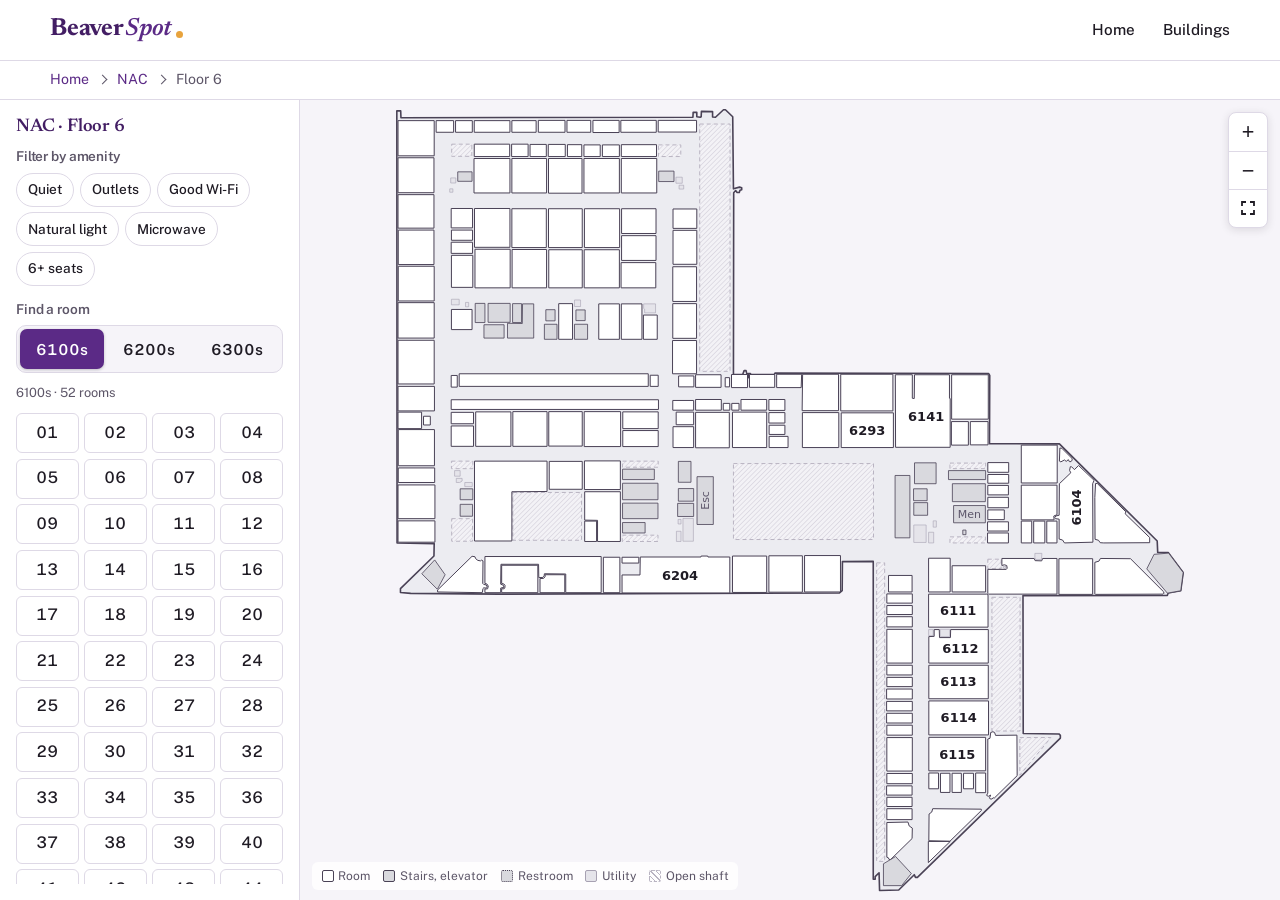
==== commit 91c5be22: "added bar to drag between map and room details" ====
--- a/beaverspot/floor.html
+++ b/beaverspot/floor.html
@@ -15,10 +15,7 @@
   <a class="fp-skip" href="#fp-rooms">Skip to room list</a>
 
   <!-- shared header + breadcrumb, drawn by js/site.js (Home > NAC > Floor 6 from the URL) -->
-  <header id="site-header" style="display: flex; justify-content: space-between; align-items: center;">
-    <a href="index.html">BeaverSpot</a>
-    <button id="theme-toggle" aria-label="Toggle Dark Mode" style="background: none; border: none; font-size: 1.5rem; cursor: pointer;">🌙</button>
-  </header>
+  <header id="site-header"><a href="index.html">BeaverSpot</a></header>
   <nav id="crumbs"></nav>
 
   <main class="fp-layout">
@@ -67,6 +64,12 @@
 
         <p class="fp-status" id="fp-status" role="status"></p>
       </section>
+
+      <!-- drag handle between map and details: drag (or arrow keys) to give either more room.
+           Wired up by js/floor.js (bindSplitter); hidden until a room is picked. -->
+      <div class="fp-split" id="fp-split" role="separator" aria-orientation="horizontal"
+           aria-label="Resize map and room details" aria-controls="fp-map fp-details"
+           aria-valuemin="15" aria-valuemax="85" aria-valuenow="55" tabindex="0"></div>
 
       <!-- ============ ROOM DETAILS: shown under the map once a room is picked ============ -->
       <section class="fp-details" id="fp-details" aria-labelledby="fp-details-title" hidden>
--- a/beaverspot/css/floor.css
+++ b/beaverspot/css/floor.css
@@ -40,13 +40,31 @@
   display: grid;
   grid-template-rows: minmax(0, 1fr);
 }
-/* a room is picked: map on top, details below (about 55 / 45) */
+/* a room is picked: map on top, drag handle, details below. The split starts at
+   55 / 45; dragging the handle changes --fp-map-fr and --fp-details-fr (set by js/floor.js). */
 .fp-stage.has-room {
-  grid-template-rows: minmax(0, 55fr) minmax(0, 45fr);
-  gap: 0.75rem;
+  grid-template-rows:
+    minmax(0, var(--fp-map-fr, 55fr))
+    0.75rem
+    minmax(0, var(--fp-details-fr, 45fr));
   padding: 0.75rem;
   background: #ebe7f1;
 }
+
+/* the handle fills the strip between map and details; a short bar marks it */
+.fp-split { display: none; }
+.fp-stage.has-room .fp-split {
+  display: grid; place-items: center;
+  cursor: row-resize; touch-action: none; outline: none;
+}
+.fp-split::before {
+  content: ""; width: 48px; height: 4px; border-radius: 2px;
+  background: #b3abbf; transition: background 0.12s, width 0.12s;
+}
+.fp-split:hover::before,
+.fp-split.is-dragging::before { background: var(--brand); width: 72px; }
+.fp-split:focus-visible::before { background: var(--accent); width: 72px; height: 6px; }
+body.is-splitting { cursor: row-resize; user-select: none; -webkit-user-select: none; }
 .fp-stage.has-room .fp-map { border-radius: var(--radius); border: 1px solid var(--border); }
 
 .fp-map {
@@ -388,6 +406,7 @@
   .fp-layout { grid-template-columns: 1fr; }
   .fp-stage { order: -1; grid-template-rows: 62vh; }
   .fp-stage.has-room { grid-template-rows: 50vh auto; padding: 0.5rem; gap: 0.5rem; }
+  .fp-stage.has-room .fp-split { display: none; }   /* page scrolls on phones, no split */
   .fp-details { overflow: visible; }
   .fp-details-body { grid-template-columns: 1fr; }
   .fp-soon--photo { aspect-ratio: 16 / 7; }
@@ -517,46 +536,6 @@
   color: #fbbf24; 
 }
 
-/* ============ DARK MODE OVERRIDES ============ */
-
-body, .fp-side, .fp-stage, .fp-details, .review-card {
-  transition: background-color 0.3s ease, color 0.3s ease;
-}
-
-body[data-theme="dark"] {
-  background-color: #0f172a;
-  color: #f8fafc;
-}
-
-body[data-theme="dark"] .fp-side,
-body[data-theme="dark"] .fp-details,
-body[data-theme="dark"] .review-card {
-  background-color: #1e293b;
-  border-color: #334155;
-  color: #e2e8f0;
-}
-
-body[data-theme="dark"] .fp-reviews h3,
-body[data-theme="dark"] .review-text {
-  color: #cbd5e1;
-}
-
-body[data-theme="dark"] .fp-review-form select,
-body[data-theme="dark"] .fp-review-form textarea {
-  background-color: #0f172a;
-  color: #f8fafc;
-  border-color: #475569;
-}
-
-body[data-theme="dark"] .fp-details-close {
-  color: #f8fafc;
-}
-
-body[data-theme="dark"] #site-header {
-  background-color: #1e293b;
-  border-bottom: 1px solid #334155;
-}
-
 /* ============ LIVE ACTIVITY PULSE ============ */
 .has-active-reviews {
   fill: #fde047 !important; 
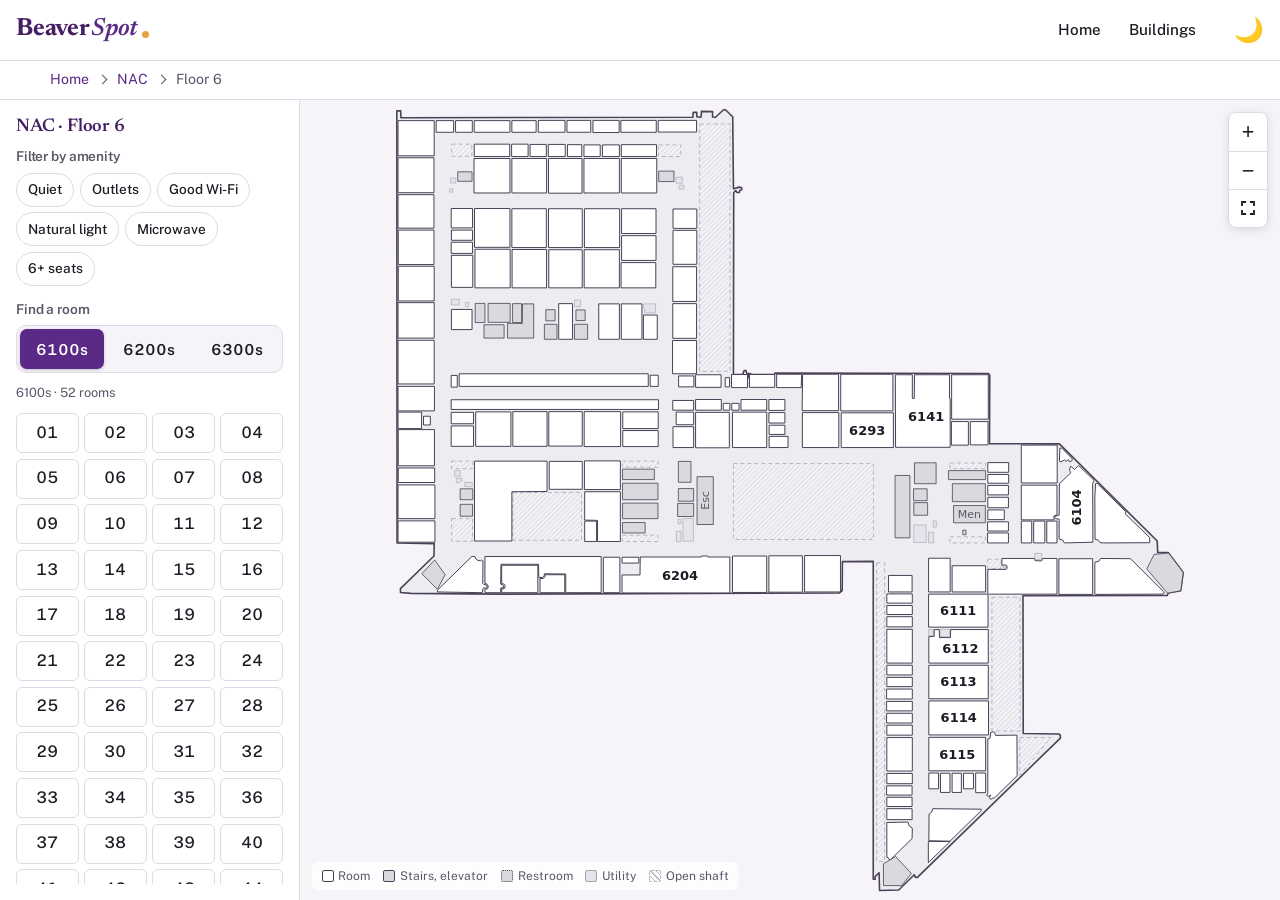
==== commit a9429d8b: "restored light/dark mode" ====
--- a/beaverspot/floor.html
+++ b/beaverspot/floor.html
@@ -15,7 +15,10 @@
   <a class="fp-skip" href="#fp-rooms">Skip to room list</a>
 
   <!-- shared header + breadcrumb, drawn by js/site.js (Home > NAC > Floor 6 from the URL) -->
-  <header id="site-header"><a href="index.html">BeaverSpot</a></header>
+  <header id="site-header" style="display: flex; justify-content: space-between; align-items: center;">
+    <a href="index.html">BeaverSpot</a>
+    <button id="theme-toggle" aria-label="Toggle Dark Mode" style="background: none; border: none; font-size: 1.5rem; cursor: pointer;">🌙</button>
+  </header>
   <nav id="crumbs"></nav>
 
   <main class="fp-layout">
--- a/beaverspot/css/floor.css
+++ b/beaverspot/css/floor.css
@@ -536,6 +536,46 @@
   color: #fbbf24; 
 }
 
+/* ============ DARK MODE OVERRIDES ============ */
+
+body, .fp-side, .fp-stage, .fp-details, .review-card {
+  transition: background-color 0.3s ease, color 0.3s ease;
+}
+
+body[data-theme="dark"] {
+  background-color: #0f172a;
+  color: #f8fafc;
+}
+
+body[data-theme="dark"] .fp-side,
+body[data-theme="dark"] .fp-details,
+body[data-theme="dark"] .review-card {
+  background-color: #1e293b;
+  border-color: #334155;
+  color: #e2e8f0;
+}
+
+body[data-theme="dark"] .fp-reviews h3,
+body[data-theme="dark"] .review-text {
+  color: #cbd5e1;
+}
+
+body[data-theme="dark"] .fp-review-form select,
+body[data-theme="dark"] .fp-review-form textarea {
+  background-color: #0f172a;
+  color: #f8fafc;
+  border-color: #475569;
+}
+
+body[data-theme="dark"] .fp-details-close {
+  color: #f8fafc;
+}
+
+body[data-theme="dark"] #site-header {
+  background-color: #1e293b;
+  border-bottom: 1px solid #334155;
+}
+
 /* ============ LIVE ACTIVITY PULSE ============ */
 .has-active-reviews {
   fill: #fde047 !important; 
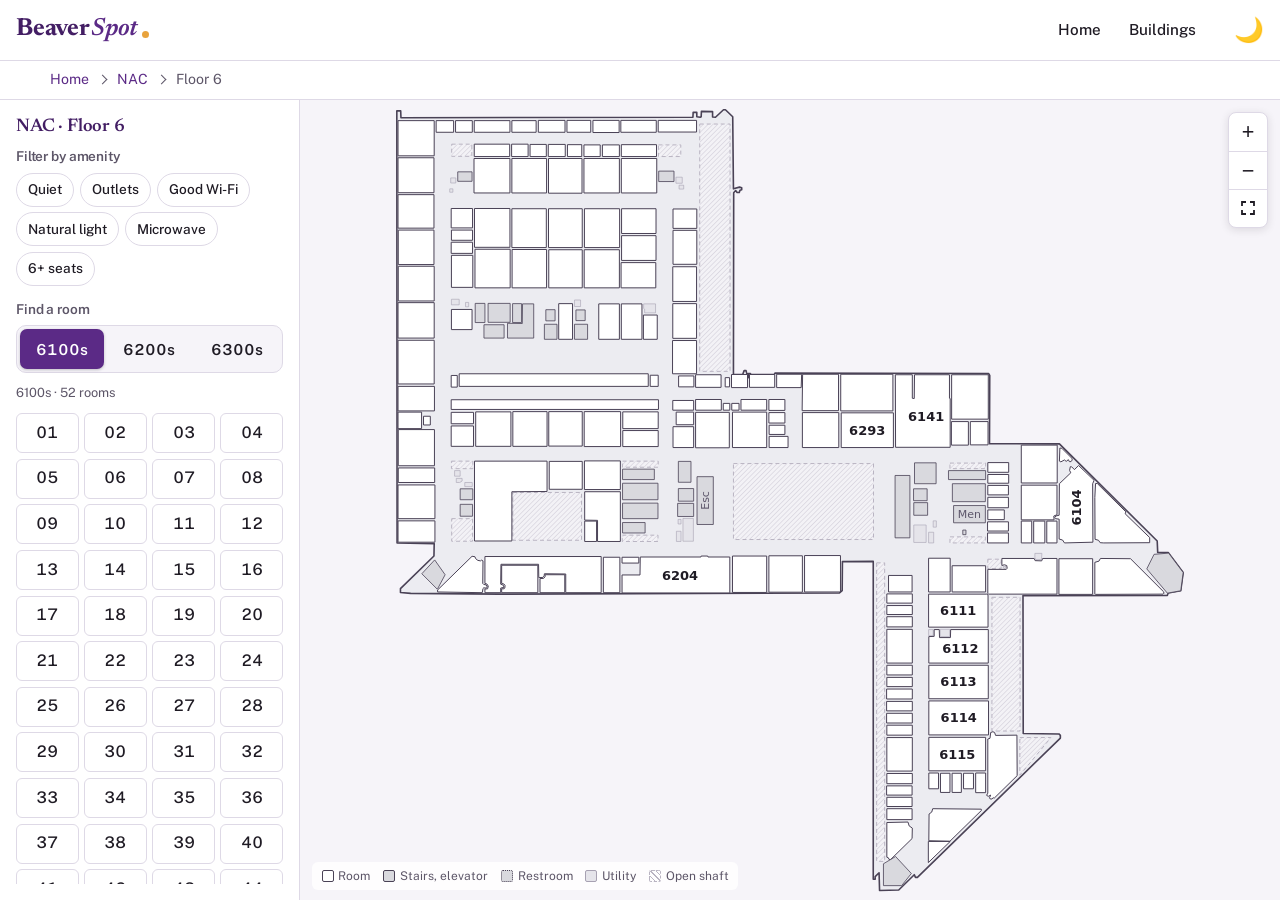
==== commit 52843fd0: "Add interactive room navigation feature" ====
--- a/beaverspot/floor.html
+++ b/beaverspot/floor.html
@@ -80,11 +80,58 @@
         <p class="fp-details-where" id="fp-details-where"></p>
         <h2 id="fp-details-title" tabindex="-1"></h2>
         <p class="fp-details-note" id="fp-details-note" hidden></p>
-        <div class="fp-details-body">
-          <div class="fp-soon fp-soon--photo" aria-hidden="true">
-            <svg viewBox="0 0 48 36"><rect x="3" y="5" width="42" height="28" rx="3"/><circle cx="16" cy="15" r="4"/><path d="m3 29 13-10 9 7 7-5 13 9"/></svg>
-            <span>Photos</span>
-          </div>
+        
+
+<!-- Room Navigation Feature --> 
+
+<!-- Room Navigation Feature -->
+<section class="fp-directions" aria-labelledby="fp-directions-title">
+  <div class="fp-directions-heading">
+    <div>
+      <h3 id="fp-directions-title">🧭 Room Navigation</h3>
+      <p>Find your way around the floor.</p>
+    </div>
+    <span class="fp-nav-badge">Map Guide</span>
+  </div>
+
+  <div class="fp-nav-destination">
+    <span class="fp-nav-label">YOUR DESTINATION</span>
+    <strong id="fp-nav-room">Select a room</strong>
+    <span id="fp-nav-location">Floor location</span>
+  </div>
+
+  <p class="fp-nav-label">How would you like to get there?</p>
+  <div class="fp-nav-modes" role="group" aria-label="Travel method">
+    <button type="button" class="is-active"
+            id="fp-nav-elevator" aria-pressed="true">
+      🛗 Elevator
+    </button>
+    <button type="button" id="fp-nav-stairs"
+            aria-pressed="false">
+      🪜 Stairs
+    </button>
+  </div>
+
+  <button type="button" id="fp-get-directions">
+    Get Directions →
+  </button>
+
+  <div id="fp-directions-result" hidden>
+    <h4>📍 Your directions</h4>
+    <ol id="fp-directions-steps"></ol>
+    <p id="fp-directions-progress"></p>
+    <button type="button" id="fp-nav-focus">
+      ◎ Show Room on Map
+    </button>
+    <p id="fp-directions-note"></p>
+  </div>
+</section>
+
+
+
+
+
+<div class="fp-details-body">
           <!-- amenities: filled by js/floor.js from data/amenities-6.json -->
           <section class="fp-amenities" aria-labelledby="fp-amenities-title">
             <h3 id="fp-amenities-title">Amenities</h3>
--- a/beaverspot/css/floor.css
+++ b/beaverspot/css/floor.css
@@ -594,4 +594,240 @@
   border-left: 4px solid #f59e0b !important;
   background-color: rgba(245, 158, 11, 0.1) !important;
   padding-left: 0.5rem;
-}+}
+
+/* Room Navigation Feature */
+
+.fp-directions {
+  margin: 20px 0;
+  padding: 18px;
+  background: #f5f8f6;
+  border: 1px solid #dce6df;
+  border-radius: 12px;
+}
+
+.fp-directions h3 {
+  margin: 0 0 8px;
+  color: #244c3a;
+  font-size: 1.2rem;
+}
+
+.fp-directions p {
+  font-size: 14px;
+  line-height: 1.6;
+}
+
+#fp-get-directions {
+  background: #244c3a;
+  color: white;
+  border: none;
+  border-radius: 8px;
+  padding: 11px 18px;
+  cursor: pointer;
+  font-size: 14px;
+  font-weight: 600;
+}
+
+#fp-get-directions:hover {
+  background: #356b51;
+}
+
+#fp-directions-result {
+  margin-top: 16px;
+  padding: 14px;
+  background: white;
+  border-radius: 8px;
+}
+
+#fp-directions-result[hidden] {
+  display: none;
+}
+
+#fp-directions-steps {
+  padding-left: 22px;
+  line-height: 1.8;
+}
+
+#fp-directions-steps li {
+  margin-bottom: 8px;
+}
+
+#fp-directions-note {
+  color: #666;
+  font-size: 12px;
+}
+
+/* Interactive Room Navigation */
+
+.fp-directions {
+  background: var(--card, #fff);
+  color: var(--text, #24212b);
+  border: 1px solid var(--border, #ddd);
+  border-radius: 14px;
+  padding: 20px;
+  margin: 20px 0;
+}
+
+.fp-directions-heading {
+  display: flex;
+  justify-content: space-between;
+  align-items: flex-start;
+  gap: 12px;
+}
+
+.fp-directions-heading h3 {
+  margin: 0;
+  color: var(--brand, #5b2a86);
+}
+
+.fp-directions-heading p {
+  color: var(--muted, #777);
+  margin: 5px 0 15px;
+}
+
+.fp-nav-badge {
+  background: #efe6fa;
+  color: #5b2a86;
+  padding: 6px 10px;
+  border-radius: 20px;
+  font-size: 12px;
+  font-weight: 700;
+  white-space: nowrap;
+}
+
+.fp-nav-destination {
+  display: flex;
+  flex-direction: column;
+  gap: 6px;
+  background: var(--bg, #f7f5fa);
+  border: 1px solid var(--border, #ddd);
+  border-radius: 12px;
+  padding: 16px;
+  margin-bottom: 18px;
+}
+
+.fp-nav-label {
+  font-size: 12px;
+  font-weight: 700;
+  color: var(--muted, #777);
+  text-transform: uppercase;
+  letter-spacing: 0.04em;
+}
+
+#fp-nav-room {
+  font-size: 22px;
+  color: var(--brand, #5b2a86);
+}
+
+#fp-nav-location {
+  font-size: 13px;
+  color: var(--muted, #777);
+}
+
+.fp-nav-modes {
+  display: flex;
+  gap: 10px;
+  margin: 10px 0 16px;
+}
+
+.fp-nav-modes button {
+  flex: 1;
+  padding: 12px 8px;
+  border-radius: 10px;
+  border: 1px solid var(--border, #ddd);
+  background: var(--bg, #fafafa);
+  color: var(--text, #333);
+  font: inherit;
+  cursor: pointer;
+}
+
+.fp-nav-modes button.is-active {
+  background: var(--brand, #5b2a86);
+  color: white;
+  border-color: var(--brand, #5b2a86);
+}
+
+#fp-get-directions {
+  width: 100%;
+  padding: 13px;
+  border: none;
+  border-radius: 10px;
+  background: var(--brand, #5b2a86);
+  color: white;
+  font-weight: 700;
+  cursor: pointer;
+}
+
+#fp-directions-result {
+  margin-top: 16px;
+  padding: 16px;
+  background: var(--bg, #f8f7fb);
+  color: var(--text, #333);
+  border: 1px solid var(--border, #ddd);
+  border-radius: 12px;
+}
+
+#fp-directions-result[hidden] {
+  display: none;
+}
+
+#fp-directions-steps {
+  list-style: none;
+  padding: 0;
+  margin: 12px 0;
+}
+
+#fp-directions-steps li {
+  padding: 10px 0;
+  border-bottom: 1px solid var(--border, #ddd);
+}
+
+#fp-directions-steps label {
+  display: flex;
+  align-items: flex-start;
+  gap: 12px;
+  cursor: pointer;
+}
+
+#fp-directions-steps input {
+  margin-top: 4px;
+  accent-color: var(--brand, #5b2a86);
+}
+
+#fp-directions-steps .is-complete span {
+  text-decoration: line-through;
+  opacity: 0.5;
+}
+
+#fp-directions-progress {
+  font-size: 13px;
+  font-weight: 600;
+  color: var(--brand, #5b2a86);
+}
+
+#fp-directions-progress.is-finished::after {
+  content: " ✓";
+}
+
+#fp-nav-focus {
+  width: 100%;
+  padding: 10px;
+  border: 1px solid var(--brand, #5b2a86);
+  border-radius: 9px;
+  color: var(--brand, #5b2a86);
+  background: transparent;
+  font-weight: 600;
+  cursor: pointer;
+}
+
+#fp-directions-note {
+  font-size: 12px;
+  color: var(--muted, #777);
+  margin-top: 12px;
+}
+
+.fp-directions button:focus-visible,
+.fp-directions input:focus-visible {
+  outline: 3px solid var(--accent, #a78bfa);
+  outline-offset: 2px;
+}
